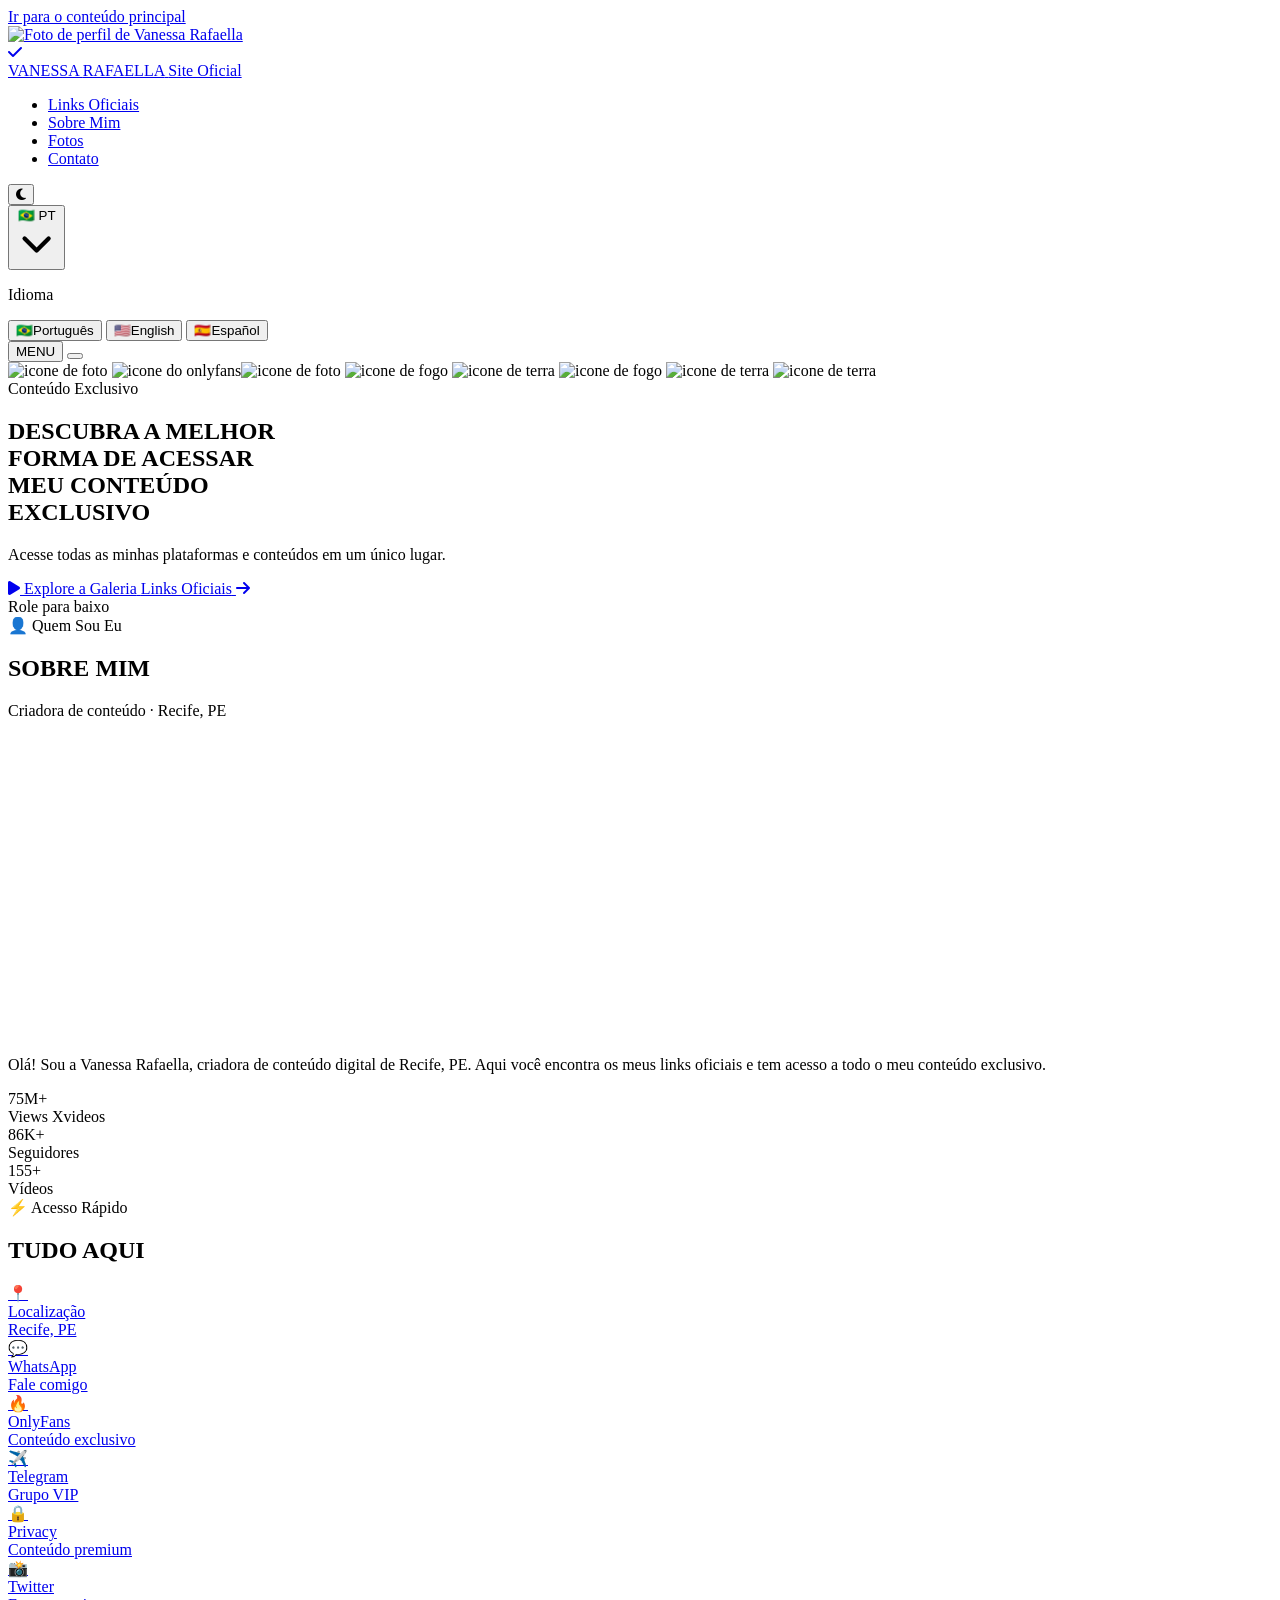
==== index.html @ 0fc6c29e "Add files via upload" ====
<!DOCTYPE html>
<!--
  ╔══════════════════════════════════════════════════════════════╗

  ║             ♥  🆅🅰🅽🅴🆂🆂🅰 🆁🅰🅵🅰🅴🅻🅻🅰   ♥                ║
  ║          ║  - Official Website · homepage.html -   ║         ║
  ║                       ══════════════                         ║
  ║        Estratégia: Mobile‑First → Tablet → Desktop           ║

  ╚══════════════════════════════════════════════════════════════╝
-->

<html lang="pt-BR" data-theme="dark">
<head>
  <meta charset="UTF-8">
  
  <!-- viewport: obrigatório para funcionar em celulares -->
  <meta name="viewport" content="width=device-width, initial-scale=1.0">

  <!-- 🆂🅴🅾 -->
  <meta name="description" content="Vanessa Rafaella — Official Website. Conteúdo exclusivo, plataformas e links oficiais.">
  <meta name="robots" content="noindex, nofollow">
  <meta name="theme-color" content="#080808">

  <!-- NOINDEX — o Google não deve indexar esta página -->
  <meta name="robots" content="noindex, nofollow"/>
  <meta name="theme-color" content="#080808"/>
  
<!-- TITLE PAGE -->
  <title>Vanessa Rafaella · Official Website</title>

  <!-- ── FONTES DO GOOGLE ──────────────────────────────────
       Barlow Condensed: display grande e bold (título hero)
       Inter: leitura geral
  ──────────────────────────────────────────────────────── -->

  <link rel="preconnect" href="https://fonts.googleapis.com">
  <link rel="preconnect" href="https://fonts.gstatic.com" crossorigin>
  <link href="https://fonts.googleapis.com/css2?family=Barlow+Condensed:ital,wght@0,400;0,700;0,800;0,900;1,700&family=Inter:wght@300;400;500;600;700&display=swap" rel="stylesheet">

  <!-- ── ÍCONES Font Awesome ──────────────────────────────── -->
  <link rel="stylesheet" href="https://cdnjs.cloudflare.com/ajax/libs/font-awesome/6.4.0/css/all.min.css">

   <!-- ═══ CSS ═══ -->
    <link rel="stylesheet" href="./css/style.css" media="print" onload="this.media = 'all'"/>
  </head>

<body>
    
 <!-- =======================================================
  Skip-link: usuários de teclado pulam direto para o conteúdo
  =========================================================-->
  <a class="skip-link" href="#main-content">Ir para o conteúdo principal</a>

  <!-- ═══════════════════════════════════════════════════
              HEADER / NAVBAR - MOBILE FIRST 
  ═══════════════════════════════════════════════════════ -->
  <header>
    <nav class="nav" id="mainNav" role="navigation" aria-label="Navegação principal">
      <div class="nav-inner">
  
  <!-- ================
      ☻☻☻ LOGO ☻☻☻
   ================ -->

  <a class="nav-logo" href="#" aria-label="Vanessa Rafaella — página inicial">
 <div class="nav-logo-photo" aria-hidden="true">
 <img src="./img//pics/vanessa-rafaella-logo-nav-primary.svg"
 alt="Foto de perfil de Vanessa Rafaella"
 width="42" height="42"
 loading="eager">

 <!-- Selo de verificado azul -->
            <div class="verified-badge">
             <i class="fas fa-check"></i>
             </div>
          </div>
          <div class="nav-logo-text" aria-hidden="true">
            <span class="nav-logo-name">VANESSA&nbsp;<span class="accent">RAFAELLA</span></span>
            <span class="nav-logo-sub" data-pt="Site Oficial" data-en="Website Official" data-es="SITE SPANISH">Site Oficial</span>
          </div>
        </a>

<!-- ════════════════════════════ 
           LINKS DESKTOP 
    ════════════════════════════  -->
        <ul class="nav-links" aria-label="Links do menu principal">
          <li><a href="links-oficiais.html" data-pt="Links Oficiais" data-en="Official Links" data-es="Links Oficiales">Links Oficiais</a></li>
          <li><a href="video-hub-pink.html" data-pt="Sobre Mim"      data-en="About Me"       data-es="Sobre Mí">Sobre Mim</a></li>
          <li><a href="galleria.html" data-pt="Fotos"        data-en="Photos"         data-es="Fotos">Fotos</a></li>
          <li><a href=".html" data-pt="Contato"      data-en="Contact"        data-es="Contacto">Contato</a></li>
        </ul>

        
<!-- ════════════════════════════════ 
       CONTROLES: TEMA E IDIOMA
══════════════════════════════════════  -->

<!-- CONTROL - TEMA DARK AND LIGHT -->
      <div class="nav-controls">
        <button class="icon-btn" id="themeToggle" aria-label="Alternar tema">
          <i class="fas fa-moon" id="themeIcon"></i>
        </button>

<!-- CONTROL -  LANGUAGE-->
        <div class="lang-sel" id="langSel">
          <button class="lang-btn" id="langTrigger" aria-haspopup="listbox" aria-expanded="false" aria-label="Idioma">
            <span id="langFlag">🇧🇷</span>
            <span id="langCode">PT</span>
            <span class="lang-arrow"><svg fill="none" viewBox="0 0 24 24" stroke="currentColor"><path stroke-linecap="round" stroke-linejoin="round" stroke-width="2.5" d="M19 9l-7 7-7-7"/></svg></span>
          </button>

          <div class="lang-drop" id="langDrop" role="listbox">
            <p>Idioma</p>
            <button class="lang-opt" data-lang="pt" data-flag="🇧🇷" aria-selected="true"><span>🇧🇷</span><span>Português</span></button>
            <button class="lang-opt" data-lang="en" data-flag="🇺🇸" aria-selected="false"><span>🇺🇸</span><span>English</span></button>
            <button class="lang-opt" data-lang="es" data-flag="🇪🇸" aria-selected="false"><span>🇪🇸</span><span>Español</span></button>
          </div>
        </div>

          <!-- Botão MENU (desktop) -->
          <button
            class="btn-menu-desktop"
            id="btnMenuDesktop"
            aria-label="Abrir menu de navegação"
            aria-expanded="false"
            aria-controls="mobMenu"
          >
            MENU
          </button>

          <!-- Hamburguer (mobile) -->
          <button
            class="hamburger"
            id="hamburger"
            aria-label="Abrir menu de navegação"
            aria-expanded="false"
            aria-controls="mobMenu"
          >
            <span></span><span></span><span></span>
          </button>
        </div>
      </div>
    </nav>
  </header>

  <!-- Overlay do menu mobile -->
  <div class="mob-overlay" id="mobOverlay" aria-hidden="true"></div>

<!-- ════════════════════════════════════════
       Menu Mobile (painel lateral)
 ════════════════════════════════════════ -->
  <nav
    class="mob-menu"
    id="mobMenu"
    role="dialog"
    aria-modal="true"
    aria-label="Menu de navegação"
    hidden
  >

    <!-- CABEÇALHO DO MENU MOBILE -->
    <div class="mob-menu-hdr">
      <span class="mob-menu-brand" aria-hidden="true">VANESSA <span class="accent">RAFAELLA</span></span>
      <button class="mob-close" id="mobClose" aria-label="Fechar menu">
        <i class="fas fa-times" aria-hidden="true"></i>
      </button>
    </div>

    <!-- 🔗 LINKS DE NAVEGAÇÃO MOBILE -->
    <nav class="mob-nav" aria-label="Links de navegação mobile">
      <a href="#links">
        <i class="fas fa-link" aria-hidden="true"></i>
        <span data-pt="Links Oficiais" data-en="Official Links" data-es="Links Oficiales">Links Oficiais</span>
      </a>
      <a href="#about">
        <i class="fas fa-user" aria-hidden="true"></i>
        <span data-pt="Sobre Mim" data-en="About Me" data-es="Sobre Mí">Sobre Mim</span>
      </a>
      <a href="#gallery">
        <i class="fas fa-images" aria-hidden="true"></i>
        <span data-pt="Fotos" data-en="Photos" data-es="Fotos">Fotos</span>
      </a>
      <a href="#contact">
        <i class="fas fa-envelope" aria-hidden="true"></i>
        <span data-pt="Contato" data-en="Contact" data-es="Contacto">Contato</span>
      </a>
      <div class="mob-divider"></div>
    </nav>

    <!-- 📲 PLATAFORMAS COM ÍCONES -->
     
    <div class="mob-label" data-pt="Plataformas" data-en="Platforms" data-es="Plataformas">Plataformas</div>
    <div class="mob-plats">
      <a href="#" class="mob-plat" aria-label="Privacy" target="_blank" rel="noopener">
        <div class="mob-plat-icon">
          <img src="./assets/images/privacy-full-icon.png" alt="Privacy" onerror="this.parentNode.innerHTML='🔒'">
        </div>
        <span>Privacy</span>
      </a>
      <a href="#" class="mob-plat" aria-label="OnlyFans" target="_blank" rel="noopener">
        <div class="mob-plat-icon">
          <img src="./assets/images/of-blue-icon.png" alt="OnlyFans" onerror="this.parentNode.innerHTML='🔥'">
        </div>
        <span>OnlyFans</span>
      </a>
      <a href="#" class="mob-plat" aria-label="Fotos" target="_blank" rel="noopener">
        <div class="mob-plat-icon">
          <img src="./assets/images/fotos-icon.png" alt="Fotos" onerror="this.parentNode.innerHTML='📸'">
        </div>
        <span data-pt="Fotos" data-en="Photos" data-es="Fotos">Fotos</span>
      </a>
      <a href="#" class="mob-plat" aria-label="Vídeos" target="_blank" rel="noopener">
        <div class="mob-plat-icon">
          <img src="./assets/images/video-icon.png" alt="Vídeos" onerror="this.parentNode.innerHTML='🎬'">
        </div>
        <span data-pt="Vídeos" data-en="Videos" data-es="Videos">Vídeos</span>
      </a>
      <a href="#" class="mob-plat" aria-label="WhatsApp" target="_blank" rel="noopener">
        <div class="mob-plat-icon">
          <img src="./assets/images/new-wpp-icon.png" alt="WhatsApp" onerror="this.parentNode.innerHTML='💬'">
        </div>
        <span>WhatsApp</span>
      </a>
    </div>

    <!-- Rodapé do menu mobile -->
    <div class="mob-menu-footer">
      <!-- Redes sociais no mobile -->
      <div class="mob-socials" aria-label="Redes sociais">
        <a href="#" class="mob-soc-btn onlyfans" aria-label="OnlyFans">
          <i class="fas fa-fire" aria-hidden="true"></i>
        </a>
        <a href="#" class="mob-soc-btn twitter" aria-label="Twitter / X">
          <i class="fab fa-x-twitter" aria-hidden="true"></i>
        </a>
        <a href="#" class="mob-soc-btn instagram" aria-label="Instagram">
          <i class="fab fa-instagram" aria-hidden="true"></i>
        </a>
        <a href="https://wa.me/5581995469947" class="mob-soc-btn whatsapp" aria-label="WhatsApp" id="mobWa">
          <i class="fab fa-whatsapp" aria-hidden="true"></i>
        </a>
      </div>

      <!-- Botão de tema no mobile -->
      <button class="mob-theme-btn" id="mobThemeBtn" aria-label="Alternar tema escuro e claro">
        <span>
          <i class="fas fa-adjust" aria-hidden="true"></i>&nbsp;
          <span data-pt="Alterar Tema" data-en="Toggle Theme" data-es="Cambiar Tema">Alterar Tema</span>
        </span>
        <span id="mobThemeLbl" aria-live="polite">Escuro</span>
      </button>
    </div>
  </nav>


  <!-- ═══════════════════════════════════════════════════
              🅼🅰🅸🅽 Conteúdo principal
  ═══════════════════════════════════════════════════════ -->
  <main id="main-content">

<!-- ◘◘◘◘◘◘◘◘◘◘◘◘◘◘◘◘◘◘
       HERO SECTION 
     ◘◘◘◘◘◘◘◘◘◘◘◘◘◘◘◘◘◘ -->
    <section class="hero" aria-labelledby="heroTitle">

      <!-- Emojis decorativos flutuantes (aria-hidden: são decorativos) -->
      <span class="hero-emoji e6" aria-hidden="true"><img src="./img/icons/pic.png" alt="icone de foto"></span>
      <span class="hero-emoji e3" aria-hidden="true"><img src="./img/icons/of-icon.svg" alt="icone do onlyfans"></span><span class="hero-emoji e2" aria-hidden="true"><img src="./img/icons/18-adult-icon.svg" alt="icone de foto"></span>
      <span class="hero-emoji e2" aria-hidden="true"><img src="./img/icons/pic-xota-icon.svg" alt="icone de fogo"></span>
      <span class="hero-emoji e4" aria-hidden="true"><img src="./img/icons/video-icon.svg" alt="icone de terra"></span>
      <span class="hero-emoji e5" aria-hidden="true"><img src="./img/icons/3.svg" alt="icone de fogo"></span>
      <span class="hero-emoji e1" aria-hidden="true"><img src="./img/icons/privacy.svg" alt="icone de terra"></span>
      <span class="hero-emoji e7" aria-hidden="true"><img src="./img/icons/seta-baixo.svg" alt="icone de terra"></span>



      <!-- Conteúdo textual do hero -->
      <div class="hero-content">
        <!-- Tag / badge topo -->
        <span class="hero-eyebrow" data-pt="Conteúdo Exclusivo" data-en="Exclusive Content" data-es="Contenido Exclusivo">
          Conteúdo Exclusivo
        </span>

        <!-- Título principal: grande, bold, display -->
        <h1 class="hero-title" id="heroTitle">
          <span data-pt="DESCUBRA A MELHOR" data-en="DISCOVER THE BEST" data-es="DESCUBRE LA MEJOR">
            DESCUBRA A MELHOR
          </span><br>
          <span data-pt="FORMA DE ACESSAR" data-en="WAY TO ACCESS" data-es="FORMA DE ACCEDER">
            FORMA DE ACESSAR
          </span><br>
          <span data-pt="MEU CONTEÚDO" data-en="MY CONTENT" data-es="MI CONTENIDO">
            MEU CONTEÚDO
          </span><br>
          <span class="pink" data-pt="EXCLUSIVO" data-en="EXCLUSIVELY" data-es="EXCLUSIVO">
            EXCLUSIVO
          </span>
        </h1>

        <!-- Subtítulo -->
        <p class="hero-sub"
           data-pt="Acesse todas as minhas plataformas e conteúdos em um único lugar."
           data-en="Access all my platforms and content in one place."
           data-es="Accede a todas mis plataformas y contenidos en un solo lugar.">
          Acesse todas as minhas plataformas e conteúdos em um único lugar.
        </p>

        <!-- Botões de ação -->
        <div class="hero-btns">
          <a
            href="galleria.html"
            class="btn-primary"
            aria-label="Ver galeria de fotos"
          >
            <i class="fas fa-play" aria-hidden="true"></i>
            <span data-pt="Explore a Galeria" data-en="Explore Gallery" data-es="Ver Galería">Explore a Galeria</span>
          </a>
          <a
            href="links-oficiais.html"
            class="btn-outline"
            aria-label="Ver links oficiais"
          >
            <span data-pt="Links Oficiais" data-en="Official Links" data-es="Links Oficiales">Links Oficiais</span>
            <i class="fas fa-arrow-right" aria-hidden="true"></i>
          </a>
        </div>

        <!-- Indicador de scroll -->
        <div class="scroll-hint" aria-hidden="true">
          <span data-pt="Role para baixo" data-en="Scroll down" data-es="Desliza hacia abajo">Role para baixo</span>
        </div>
      </div>
    </section>


<section id="about" aria-labelledby="aboutTitle">
  <div class="container section-wrap">

    <!-- CABEÇALHO DA SECTION -->
    <div class="section-header">
      <span class="section-tag"
            data-pt="👤 Quem Sou Eu"
            data-en="👤 Who I Am"
            data-es="👤 Quién Soy">
        👤 Quem Sou Eu
      </span>
      <h2 class="section-title" id="aboutTitle" data-reveal>
        SOBRE <span class="accent">MIM</span>
      </h2>
      <p class="section-sub" data-reveal>Criadora de conteúdo · Recife, PE</p>
    </div>

    <!-- GRID: FOTO + TEXTO -->
    <div class="about-grid" data-reveal>

      <!-- FOTO -->
      <div class="about-photo-wrap">
        <img
          class="about-photo"
          src="./img/pics/vanessa-rafaella-logo-nav-primary.svg"
          alt="Vanessa Rafaella"
          width="300" height="300"
          loading="lazy"
          onerror="this.src='https://placehold.co/300x300/141419/FF2D8B?text=VR'"
        >
      </div>

      <!-- TEXTO + STATS -->
      <div class="about-text">
        <p data-pt="Olá! Sou a Vanessa Rafaella, criadora de conteúdo digital de Recife, PE. Aqui você encontra os meus links oficiais e tem acesso a todo o meu conteúdo exclusivo."
           data-en="Hi! I'm Vanessa Rafaella, a digital content creator from Recife, PE. Here you'll find my official links and all my exclusive content."
           data-es="¡Hola! Soy Vanessa Rafaella, creadora de contenido digital de Recife, PE. Aquí encontrarás mis links oficiales y todo mi contenido exclusivo.">
          Olá! Sou a Vanessa Rafaella, criadora de conteúdo digital de Recife, PE.
          Aqui você encontra os meus links oficiais e tem acesso a todo o meu conteúdo exclusivo.
        </p>

        <div class="stats-row" role="list">
          <div class="stat" role="listitem">
            <div class="stat-n">75M+</div>
            <div class="stat-l" data-pt="Views Xvideos" data-en="Xvideos Views" data-es="Views Xvideos">Views Xvideos</div>
          </div>
          <div class="stat" role="listitem">
            <div class="stat-n">86K+</div>
            <div class="stat-l" data-pt="Seguidores" data-en="Followers" data-es="Seguidores">Seguidores</div>
          </div>
          <div class="stat" role="listitem">
            <div class="stat-n">155+</div>
            <div class="stat-l" data-pt="Vídeos" data-en="Videos" data-es="Videos">Vídeos</div>
          </div>
        </div>
      </div>

    </div>
  </div>
</section>


  <section id="acesso-rapido">
  <div class="container section-wrap">

    <div class="section-header">
      <span class="section-tag">⚡ Acesso Rápido</span>
      <h2 class="section-title">TUDO <span class="accent">AQUI</span></h2>
    </div>

    <div class="qa-grid">

      <a href="https://maps.google.com/?q=Recife,PE" class="qa-card qa-card--pink" target="_blank" rel="noopener">
        <div class="qa-icon">📍</div>
        <div class="qa-label">Localização</div>
        <div class="qa-sub">Recife, PE</div>
      </a>

      <a href="https://wa.me/5581995469947" class="qa-card qa-card--green" target="_blank" rel="noopener" id="qaWa">
        <div class="qa-icon">💬</div>
        <div class="qa-label">WhatsApp</div>
        <div class="qa-sub">Fale comigo</div>
      </a>

      <a href="https://onlyfans.com/vanessarafaella" class="qa-card qa-card--blue" target="_blank" rel="noopener">
        <div class="qa-icon">🔥</div>
        <div class="qa-label">OnlyFans</div>
        <div class="qa-sub">Conteúdo exclusivo</div>
      </a>

      <a href="https://t.me/+WQ-rTW3zKWc1N2U0" class="qa-card qa-card--teal" target="_blank" rel="noopener">
        <div class="qa-icon">✈️</div>
        <div class="qa-label">Telegram</div>
        <div class="qa-sub">Grupo VIP</div>
      </a>

      <a href="https://privacy.com.br/checkout/vanessarafaella" class="qa-card qa-card--orange" target="_blank" rel="noopener">
        <div class="qa-icon">🔒</div>
        <div class="qa-label">Privacy</div>
        <div class="qa-sub">Conteúdo premium</div>
      </a>

      <a href="https://x.com/vvanessarafaella" class="qa-card qa-card--purple" target="_blank" rel="noopener">
        <div class="qa-icon">📸</div>
        <div class="qa-label">Twitter</div>
        <div class="qa-sub">Fotos e stories</div>
      </a>

    </div>
  </div>
</section>

<section id="onlyfans" class="onlyfans">
  <div class="container section-wrap">

    <div class="section-header">
      <span class="section-tag">🔥 OnlyFans</span>
      <h2 class="section-title">CONTEÚDO <span class="accent">EXCLUSIVO</span></h2>
      <p class="section-sub">Fotos premium que você só vê aqui</p>
    </div>

    <!-- CARROSSEL OTIMIZADO PARA FOTOS GRANDES -->
    <div class="carousel-wrapper">
      <div class="carousel-track">
        <!-- Coloque suas fotos aqui (recomendo 5 a 8 fotos) -->
        <img src="./img/pics/bg-only.png" alt="Vanessa Rafaella">
        <img src="./img/pics/foto2.jpg" alt="Vanessa Rafaella">
        <img src="./img/pics/foto3.jpg" alt="Vanessa Rafaella">
        <img src="./img/pics/foto4.jpg" alt="Vanessa Rafaella">
        <img src="./img/pics/foto5.jpg" alt="Vanessa Rafaella">

        <!-- Segunda cópia para loop infinito -->
        <img src="./img/pics/bg-only.png" alt="Vanessa Rafaella">
        <img src="./img/pics/foto2.jpg" alt="Vanessa Rafaella">
        <img src="./img/pics/foto3.jpg" alt="Vanessa Rafaella">
        <img src="./img/pics/foto4.jpg" alt="Vanessa Rafaella">
        <img src="./img/pics/foto5.jpg" alt="Vanessa Rafaella">
      </div>
    </div>

    <!-- Promo por cima -->
    <div class="onlyfans-promo">
      <h2>OnlyFans</h2>
      <p>Conteúdo 100% exclusivo • Fotos • Vídeos • Lives</p>
      <a href="https://onlyfans.com/vanessarafaella" class="btn-primary" target="_blank" rel="noopener">
        <i class="fas fa-fire"></i>
        <span>Acessar meu OnlyFans</span>
      </a>
    </div>

  </div>
</section>
  <script src="./js/script.js" defer></script>
</body>
</html>
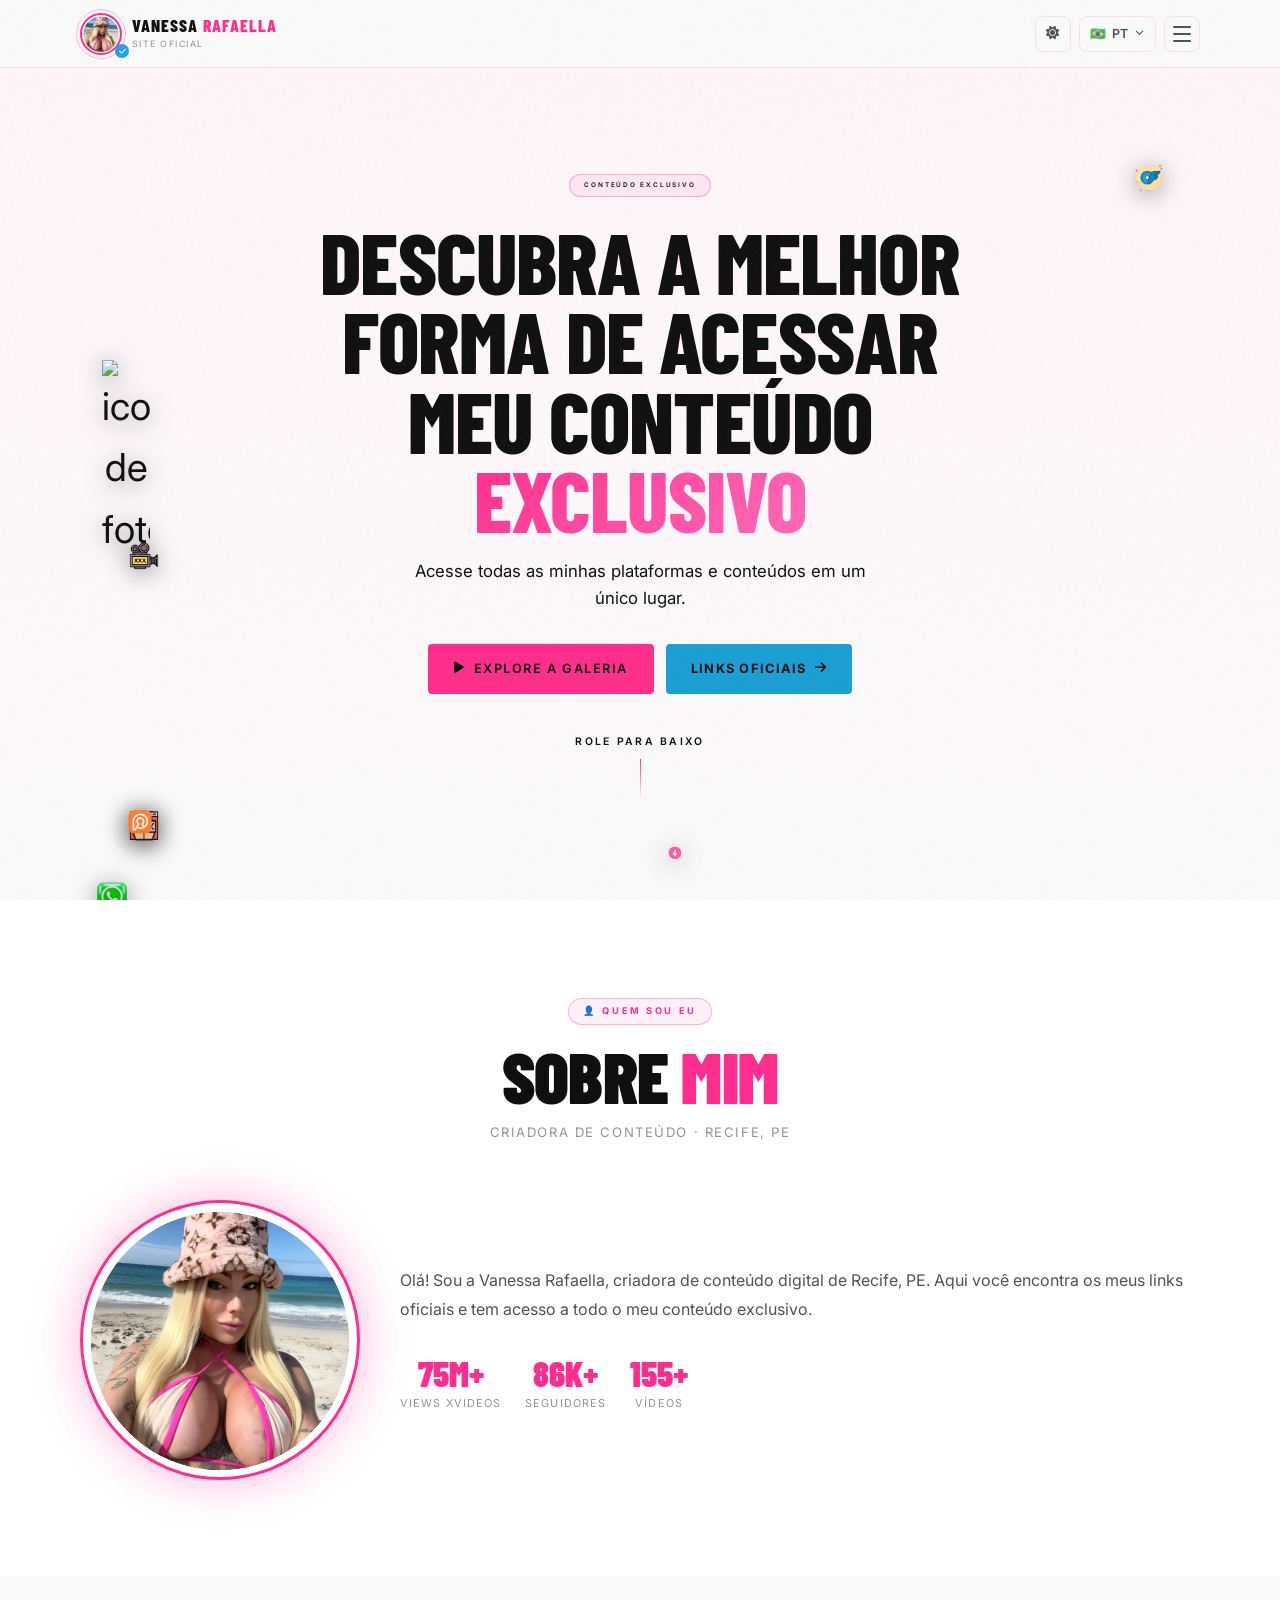
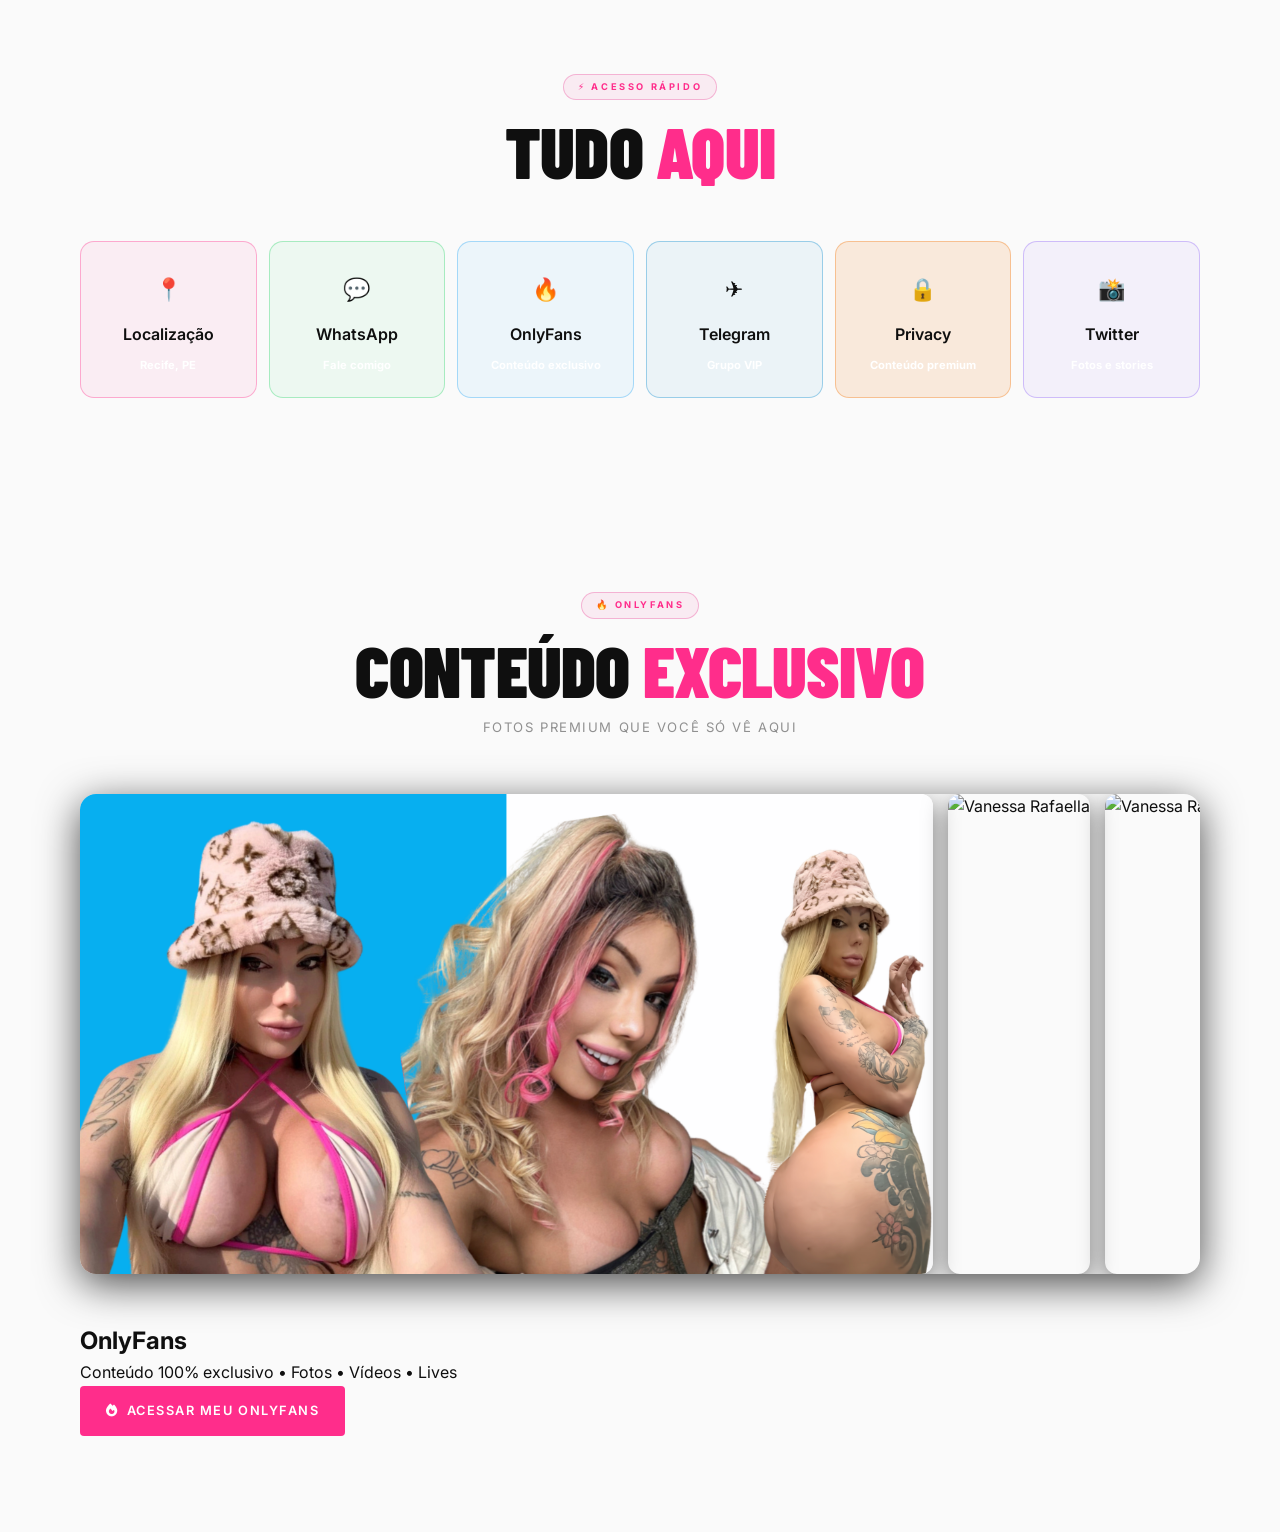
==== commit abb9e479: "Update index.html" ====
--- a/index.html
+++ b/index.html
@@ -88,7 +88,7 @@
           <li><a href="links-oficiais.html" data-pt="Links Oficiais" data-en="Official Links" data-es="Links Oficiales">Links Oficiais</a></li>
           <li><a href="video-hub-pink.html" data-pt="Sobre Mim"      data-en="About Me"       data-es="Sobre Mí">Sobre Mim</a></li>
           <li><a href="galleria.html" data-pt="Fotos"        data-en="Photos"         data-es="Fotos">Fotos</a></li>
-          <li><a href=".html" data-pt="Contato"      data-en="Contact"        data-es="Contacto">Contato</a></li>
+          <li><a href="getintouch.html" data-pt="Contato"      data-en="Contact"        data-es="Contacto">Contato</a></li>
         </ul>
 
         
@@ -169,7 +169,7 @@
 
     <!-- 🔗 LINKS DE NAVEGAÇÃO MOBILE -->
     <nav class="mob-nav" aria-label="Links de navegação mobile">
-      <a href="#links">
+      <a href="links-oficiais.html">
         <i class="fas fa-link" aria-hidden="true"></i>
         <span data-pt="Links Oficiais" data-en="Official Links" data-es="Links Oficiales">Links Oficiais</span>
       </a>
@@ -177,11 +177,11 @@
         <i class="fas fa-user" aria-hidden="true"></i>
         <span data-pt="Sobre Mim" data-en="About Me" data-es="Sobre Mí">Sobre Mim</span>
       </a>
-      <a href="#gallery">
+      <a href="galleria.html">
         <i class="fas fa-images" aria-hidden="true"></i>
         <span data-pt="Fotos" data-en="Photos" data-es="Fotos">Fotos</span>
       </a>
-      <a href="#contact">
+      <a href="getintouch.html">
         <i class="fas fa-envelope" aria-hidden="true"></i>
         <span data-pt="Contato" data-en="Contact" data-es="Contacto">Contato</span>
       </a>
@@ -192,31 +192,31 @@
      
     <div class="mob-label" data-pt="Plataformas" data-en="Platforms" data-es="Plataformas">Plataformas</div>
     <div class="mob-plats">
-      <a href="#" class="mob-plat" aria-label="Privacy" target="_blank" rel="noopener">
+      <a href="https://www.privacy.com.br/checkout/vanessarafaella" class="mob-plat" aria-label="Privacy" target="_blank" rel="noopener">
         <div class="mob-plat-icon">
           <img src="./assets/images/privacy-full-icon.png" alt="Privacy" onerror="this.parentNode.innerHTML='🔒'">
         </div>
         <span>Privacy</span>
       </a>
-      <a href="#" class="mob-plat" aria-label="OnlyFans" target="_blank" rel="noopener">
+      <a href="https://wwww.onlyfans.com/vanessarafaellavip" class="mob-plat" aria-label="OnlyFans" target="_blank" rel="noopener">
         <div class="mob-plat-icon">
           <img src="./assets/images/of-blue-icon.png" alt="OnlyFans" onerror="this.parentNode.innerHTML='🔥'">
         </div>
         <span>OnlyFans</span>
       </a>
-      <a href="#" class="mob-plat" aria-label="Fotos" target="_blank" rel="noopener">
+      <a href="galleria.html" class="mob-plat" aria-label="Fotos" target="_blank" rel="noopener">
         <div class="mob-plat-icon">
           <img src="./assets/images/fotos-icon.png" alt="Fotos" onerror="this.parentNode.innerHTML='📸'">
         </div>
         <span data-pt="Fotos" data-en="Photos" data-es="Fotos">Fotos</span>
       </a>
-      <a href="#" class="mob-plat" aria-label="Vídeos" target="_blank" rel="noopener">
+      <a href="videos.html" class="mob-plat" aria-label="Vídeos" target="_blank" rel="noopener">
         <div class="mob-plat-icon">
           <img src="./assets/images/video-icon.png" alt="Vídeos" onerror="this.parentNode.innerHTML='🎬'">
         </div>
         <span data-pt="Vídeos" data-en="Videos" data-es="Videos">Vídeos</span>
       </a>
-      <a href="#" class="mob-plat" aria-label="WhatsApp" target="_blank" rel="noopener">
+      <a href="https://wa.me/5581995469947" class="mob-plat" aria-label="WhatsApp" target="_blank" rel="noopener">
         <div class="mob-plat-icon">
           <img src="./assets/images/new-wpp-icon.png" alt="WhatsApp" onerror="this.parentNode.innerHTML='💬'">
         </div>
@@ -228,10 +228,10 @@
     <div class="mob-menu-footer">
       <!-- Redes sociais no mobile -->
       <div class="mob-socials" aria-label="Redes sociais">
-        <a href="#" class="mob-soc-btn onlyfans" aria-label="OnlyFans">
+        <a href="https://onlyfans.com/vanessarafaellavip" class="mob-soc-btn onlyfans" aria-label="OnlyFans">
           <i class="fas fa-fire" aria-hidden="true"></i>
         </a>
-        <a href="#" class="mob-soc-btn twitter" aria-label="Twitter / X">
+        <a href="https://x.com/vvanessarafaella" class="mob-soc-btn twitter" aria-label="Twitter / X">
           <i class="fab fa-x-twitter" aria-hidden="true"></i>
         </a>
         <a href="#" class="mob-soc-btn instagram" aria-label="Instagram">
@@ -488,4 +488,4 @@
 </section>
   <script src="./js/script.js" defer></script>
 </body>
-</html>+</html>
--- a/css/style.css
+++ b/css/style.css
@@ -0,0 +1,1145 @@
+/*
+  ╔══════════════════════════════════════════════════╗
+  ║      🎨🎨🎨 #VARIAVEIS → SISTEMA DE DESIGN        ║
+  ╚══════════════════════════════════════════════════╝ */
+
+    :root {
+      
+ /*  ◘◘◘◘◘◘◘◘◘◘◘◘◘◘◘◘◘◘◘◘◘◘◘◘◘◘◘◘
+          🎨  DESIGN COLORS
+     ◘◘◘◘◘◘◘◘◘◘◘◘◘◘◘◘◘◘◘◘◘◘◘◘◘◘◘◘ */
+      
+     --pink:        #EC4899;   /* rosa principal */
+     --pink-dark:   #be185d;   /* rosa escuro (hover) */
+     --pink-light:  #f472b6;   /* rosa claro */
+     --pink-glow:   rgba(236, 72, 153, 0.22);
+     --pink-glow2:  rgba(236, 72, 153, 0.08);
+    --pink:         #FF2D8B;
+    --pink-light:   #FF6BB8;
+    --pink-glow:    rgba(255,45,139,0.30);
+    --pink-glow-sm: rgba(255,45,139,0.12);
+    --xv-red:       #E50914;
+    --xv-red-glow:  rgba(229,9,20,0.25);
+    --gold:         #F0C040;
+    --gold-glow:    rgba(240,192,64,0.25);
+    --green:        #00C853;
+    --green-wpp:        #05a046;
+    --wa-green:     #25D366;
+    --of-blue:      #1A9FD4;
+    --tg-blue:      #0088CC;
+    --bg-btn-links: #1DA1F2;
+    --btn-links-hover: #097ac0;
+    --priv-orange:  #F07206;
+    --hero-text: #ffffff;
+
+  
+
+  --header-h: 64px;
+  --footer-h: 76px;
+  --t:        0.25s cubic-bezier(0.4,0,0.2,1);
+
+/* ≣≣≣≣≣≣≣≣≣≣≣≣≣≣≣≣≣≣≣≣≣≣≣≣≣≣≣≣≣≣≣≣≣
+          ៚ TIPOGRAFIA ៚
+   ≣≣≣≣≣≣≣≣≣≣≣≣≣≣≣≣≣≣≣≣≣≣≣≣≣≣≣≣≣≣≣≣≣ */
+    
+      --display: 'Barlow Condensed', Impact, sans-serif;
+      --sans:    'Inter', system-ui, sans-serif;
+
+  /* =================================
+       Velocidade/curvas de animação
+    ================================== */
+    
+      --dur:   0.3s;
+      --ease:  cubic-bezier(.65, 0, .35, 1);
+      --eout:  cubic-bezier(.2,  1, .3,  1);
+
+  /*  ===============================
+               LAYOUT
+   ================================= */   
+    
+      --nav-h: 68px;        /* altura fixa da navbar */
+      --mx:    1200px;      /* largura máxima do conteúdo */
+      /* clamp(min, preferido, max) — padding horizontal responsivo */
+      --px: clamp(1rem, 5vw, 2.5rem);
+    }
+
+   /*  ▁▁▁▁▁▁▁▁▁▁▁▁▁▁▁▁▁▁▁▁▁▁▁▁▁▁▁▁▁ 
+        
+         🅓🅐🅡🅚 🅣🅗🅔🅜🅔 (padrão)     
+       ▁▁▁▁▁▁▁▁▁▁▁▁▁▁▁▁▁▁▁▁▁▁▁▁▁▁▁▁▁ */
+
+    [data-theme="dark"] {
+      --bg:       #080808;
+      --bg-mid:   #302e2e;
+      --bg-light-gray:   #5e5a5e;
+      --bg-max-gray:   #cfcac7;
+
+      --bg-card:  #161616;
+      --bg-raised:#1e1e1e;
+      --border:   rgba(236, 72, 153, 0.12);
+      --border-hi:rgba(236, 72, 153, 0.28);
+      --txt:      #eceaea;
+      --txt-mid:  rgba(255,255,255,0.72);
+      --txt-dim:  rgba(255,255,255,0.40);
+      --txt-inv:  #ffffff;
+      /* Botão outline no hero */
+      --btn-outline-color: rgba(255,255,255,0.85);
+      --btn-outline-border: rgba(239, 15, 15, 0.3);
+      --btn-outline-hover-bg: rgba(255,255,255,0.08);
+    }
+
+ /*    ➜➜ 🅛🅘🅖🅗🅣 🅣🅗🅔🅜🅔 
+              #TEMA CLARO 
+   ▁▁▁▁▁▁▁▁▁▁▁▁▁▁▁▁▁▁▁▁▁▁▁▁▁▁ */
+
+    [data-theme="light"] {
+      --bg:       #fafafa;
+      --bg-mid:   #ffffff;
+      --bg-card:  #f4f4f4;
+      --bg-raised:#ffffff;
+      --border:   rgba(236, 72, 153, 0.15);
+      --border-hi:rgba(236, 72, 153, 0.35);
+      --txt:      #0f0f0f;
+      --txt-mid:  rgba(15,15,15,0.72);
+      --txt-dim:  rgba(15,15,15,0.45);
+      --txt-inv:  #ffffff;
+      --btn-outline-color: #0f0f0f;
+      --btn-outline-border: rgb(236, 11, 11);
+      --btn-outline-hover-bg: rgba(0,0,0,0.06);
+    }
+
+    /* ═══════════════════════════════════════════════════════
+                         🅡🅔🅢🅔🅣 🅒🅢🅢
+      ═══════════════════════════════════════════════════════ */
+
+    *, *::before, *::after {
+      margin: 0; padding: 0;
+      box-sizing: border-box; /* padding e border entram no tamanho total */
+    }
+
+    html {
+      scroll-behavior: smooth;
+      -webkit-text-size-adjust: 100%;
+    }
+
+    body {
+      font-family: var(--sans);
+      background: var(--bg);
+      color: var(--txt);
+      line-height: 1.6;
+      overflow-x: hidden; /* nunca aparece scroll horizontal */
+      transition: background var(--dur), color var(--dur);
+    }
+
+    /* Efeito grain (grão) sutil de fundo — decora sem atrapalhar */
+    body::after {
+      content: '';
+      position: fixed;
+      inset: 0;
+      background-image: url("data:image/svg+xml,%3Csvg viewBox='0 0 256 256' xmlns='http://www.w3.org/2000/svg'%3E%3Cfilter id='g'%3E%3CfeTurbulence type='fractalNoise' baseFrequency='0.9' numOctaves='4' stitchTiles='stitch'/%3E%3C/filter%3E%3Crect width='100%25' height='100%25' filter='url(%23g)' opacity='0.03'/%3E%3C/svg%3E");
+      pointer-events: none;
+      z-index: 9990;
+    }
+
+    /* Melhora o scroll em dispositivos iOS */
+html {
+    scroll-behavior: smooth;
+}
+
+    /* Remoções padrão */
+    ul { list-style: none; }
+    a  { text-decoration: none; color: inherit; }
+    img { max-width: 100%; display: block; }
+    button { font-family: inherit; cursor: pointer; border: none; background: none; }
+
+    /* ── Classe utilitária: centraliza e limita largura ── */
+    .container {
+      width: 100%;
+      max-width: var(--mx);
+      margin-inline: auto;
+      padding-inline: var(--px);
+    }
+
+    /* ── Skip link: acessibilidade por teclado ─── */
+    .skip-link {
+      position: absolute;
+      top: -100%;
+      left: 1rem;
+      background: var(--pink);
+      color: #fff;
+      padding: 0.5rem 1rem;
+      border-radius: 0 0 8px 8px;
+      font-weight: 700;
+      z-index: 9999;
+      transition: top 0.2s;
+    }
+    .skip-link:focus { top: 0; }
+
+    /* ═══════════════════════════════════════════════════════
+       #NAV — BARRA DE NAVEGAÇÃO FIXA NO TOPO
+    ═══════════════════════════════════════════════════════ */
+    .nav {
+      position: fixed;
+      top: 0;
+      inset-inline: 0;
+      height: var(--nav-h);
+      z-index: 1000;
+      background: var(--bg);
+      /* Linha rosa na borda inferior */
+      border-bottom: 1px solid var(--border);
+      backdrop-filter: blur(20px);
+      -webkit-backdrop-filter: blur(20px);
+      transition: box-shadow var(--dur), background var(--dur);
+    }
+
+    /* Sombra aparece após rolar (classe .scrolled adicionada via JS) */
+    .nav.scrolled {
+      box-shadow: 0 4px 40px rgba(0,0,0,.5);
+    }
+
+    /* Layout interno: logo | links | controles */
+    .nav-inner {
+      height: 100%;
+      display: flex;
+      align-items: center;
+      justify-content: space-between;
+      gap: 1rem;
+      padding-inline: var(--px);
+      max-width: var(--mx);
+      margin-inline: auto;
+    }
+
+    /* ── LOGO ────────────────────────────────────────────── */
+    .nav-logo {
+      display: flex;
+      align-items: center;
+      gap: 0.6rem;
+      flex-shrink: 0;
+    }
+
+    /* Foto circular */
+    .nav-logo-photo {
+      position: relative;
+      width: 42px;
+      height: 42px;
+      flex-shrink: 0;
+    }
+    .nav-logo-photo img {
+      width: 42px;
+      height: 42px;
+      border-radius: 50%;
+      object-fit: cover;
+      border: 2px solid var(--pink);
+    }
+    /* Anel rosa pulsante ao redor da foto */
+    .nav-logo-photo::before {
+      content: '';
+      position: absolute;
+      inset: -4px;
+      border-radius: 50%;
+      border: 1px solid var(--pink-glow);
+      animation: ringPulse 2.5s ease-in-out infinite;
+    }
+    @keyframes ringPulse {
+      0%, 100% { opacity: 0.4; transform: scale(1);    }
+      50%       { opacity: 1;   transform: scale(1.06); }
+    }
+
+     /* ==============================================
+           SELO DE VERIFICADO (ícone azul ✓)
+           Posicionado no canto inferior direito da foto
+           ================================================
+        */
+        .verified-badge {
+            position: relative;
+            bottom: 11px;
+            right: -35px;
+            width: 14px;
+            height: 14px;
+            background: #1DA1F2;  /* Azul do Twitter/verificado */
+            border-radius: 50%;
+            display: flex;
+            align-items: center;
+            justify-content: center;
+            border: 2px solid var(--bg-secondary);  /* Borda para destacar */
+        }
+
+        .verified-badge i {
+            color: white;
+            font-size: 0.5rem;
+        }
+
+    /* Textos ao lado da foto */
+    .nav-logo-text {
+      display: flex;
+      flex-direction: column;
+      line-height: 1.15;
+      
+    }
+    .nav-logo-name {
+      font-family: var(--display);
+      font-size: clamp(1.1rem, 2.5vw, 1.1rem);
+      font-weight: 800;
+      letter-spacing: .06em;
+      text-transform: uppercase;
+    }
+    /* "VANESSA" branco, "RAFAELLA" rosa */
+    .nav-logo-name .accent { color: var(--pink); }
+
+    .nav-logo-sub {
+      font-size: 0.55rem;
+      font-weight: 400;
+      letter-spacing: .17em;
+      text-transform: uppercase;
+      color: var(--txt-dim);
+      margin-right: 1rem;
+      line-height: 1rem;
+    }
+
+    /* ── LINKS DESKTOP (escondidos no mobile) ─────────── */
+    .nav-links {
+      display: none; /* mobile-first: oculto */
+      align-items: center;
+      gap: 1.6rem;
+    }
+    .nav-links a {
+      font-size: 0.82rem;
+      font-weight: 500;
+      letter-spacing: .04em;
+      color: var(--txt-mid);
+      position: relative;
+      transition: color var(--dur);
+    }
+    /* Linha animada no hover */
+    .nav-links a::after {
+      content: '';
+      position: absolute;
+      bottom: -4px; left: 0;
+      width: 0; height: 2px;
+      background: var(--pink);
+      transition: width var(--dur) var(--eout);
+    }
+    .nav-links a:hover { color: var(--pink); }
+    .nav-links a:hover::after,
+    .nav-links a[aria-current="page"]::after { width: 100%; }
+
+    /* ── CONTROLES DA NAV ────────────────────────────── */
+    .nav-controls {
+      display: flex;
+      align-items: center;
+      gap: 0.5rem;
+    }
+
+    /* Botão ícone (tema) */
+    .icon-btn {
+      width: 36px; height: 36px;
+      display: flex; align-items: center; justify-content: center;
+      border-radius: 8px;
+      border: 1px solid var(--border);
+      color: var(--txt-mid);
+      font-size: 0.85rem;
+      transition: all var(--dur);
+    }
+    .icon-btn:hover { border-color: var(--pink); color: var(--pink); }
+
+    /* Seletor de idioma */
+    .lang-sel { position: relative; }
+
+    /* .lang-btn = classe no HTML · .lang-trigger = alias CSS */
+    .lang-btn,
+    .lang-trigger {
+      display: inline-flex; align-items: center; gap: 6px;
+      padding: 4px 10px; height: 36px;
+      border: 1px solid var(--border);
+      border-radius: 8px;
+      color: var(--txt-mid);
+      font-size: 0.78rem; font-weight: 600;
+      transition: all var(--dur);
+    }
+    .lang-btn:hover,
+    .lang-trigger:hover { border-color: var(--pink); color: var(--pink); }
+    .lang-btn:focus-visible,
+    .lang-trigger:focus-visible { outline: 2px solid var(--pink); outline-offset: 2px; }
+
+    .lang-flag { font-size: 1rem; line-height: 1; }
+    .lang-code { text-transform: uppercase; letter-spacing: .04em; }
+
+    .lang-arrow svg {
+      width: 11px; height: 11px;
+      stroke: currentColor;
+      transition: transform var(--dur);
+    }
+    .lang-sel.open .lang-arrow svg { transform: rotate(180deg); }
+
+    /* .lang-drop = id/classe usada no HTML */
+    .lang-drop {
+      position: absolute;
+      top: calc(100% + 8px); right: 0;
+      min-width: 170px;
+      background: var(--bg-raised);
+      border: 1px solid var(--border-hi);
+      border-radius: 10px;
+      padding: 6px;
+      box-shadow: 0 12px 40px rgba(0,0,0,.4);
+      opacity: 0; visibility: hidden;
+      transform: translateY(-6px);
+      transition: opacity var(--dur), visibility var(--dur), transform var(--dur) var(--eout);
+      z-index: 200;
+    }
+    .lang-drop p {
+      font-size: 0.68rem; color: var(--txt-dim);
+      padding: 4px 10px 8px;
+      text-transform: uppercase; letter-spacing: .06em;
+      border-bottom: 1px solid var(--border); margin-bottom: 4px;
+    }
+    .lang-sel.open .lang-drop {
+      opacity: 1; visibility: visible; transform: translateY(0);
+    }
+
+    .lang-opt {
+      display: flex; align-items: center; gap: 8px;
+      width: 100%; padding: 8px 10px;
+      border-radius: 6px;
+      font-size: 0.82rem; font-weight: 500;
+      color: var(--txt-mid);
+      transition: background var(--dur), color var(--dur);
+    }
+    .lang-opt:hover { background: var(--pink-glow2); color: var(--pink); }
+    .lang-opt[aria-selected="true"] {
+      color: var(--pink); background: var(--pink-glow2); font-weight: 700;
+    }
+
+    /* Botão MENU rosa (desktop) */
+    .btn-menu-desktop {
+      display: none; /* aparece em ≥ 768px */
+      align-items: center; gap: 6px;
+      padding: 8px 18px; height: 36px;
+      background: var(--pink);
+      border-radius: 4px;
+      color: #fff;
+      font-size: 0.78rem; font-weight: 700;
+      letter-spacing: .1em; text-transform: uppercase;
+      transition: background var(--dur), transform var(--dur);
+    }
+    .btn-menu-desktop:hover { background: var(--pink-dark); transform: translateY(-1px); }
+
+    /* Hamburguer (mobile) */
+    .hamburger {
+      width: 36px; height: 36px;
+      display: flex; flex-direction: column;
+      justify-content: center; gap: 5px;
+      border-radius: 8px;
+      border: 1px solid var(--border);
+      padding: 0 8px;
+      transition: border-color var(--dur);
+    }
+    .hamburger:hover { border-color: var(--pink); }
+    .hamburger span {
+      display: block; width: 100%; height: 2px;
+      background: var(--txt-mid);
+      border-radius: 2px;
+      transition: transform var(--dur), opacity var(--dur), background var(--dur);
+    }
+    .hamburger.active span:nth-child(1) { transform: translateY(7px) rotate(45deg); background: var(--pink); }
+    .hamburger.active span:nth-child(2) { opacity: 0; }
+    .hamburger.active span:nth-child(3) { transform: translateY(-7px) rotate(-45deg); background: var(--pink); }
+
+    /* ═══════════════════════════════════════════════════════
+       #MENU-MOBILE — Painel deslizante lateral
+    ═══════════════════════════════════════════════════════ */
+
+    /* Overlay escurecido atrás do painel */
+    .mob-overlay {
+      position: fixed; inset: 0;
+      background: rgba(0,0,0,.7);
+      z-index: 1400;
+      opacity: 0; visibility: hidden;
+      transition: opacity var(--dur), visibility var(--dur);
+      backdrop-filter: blur(4px);
+    }
+    .mob-overlay.active { opacity: 1; visibility: visible; }
+
+    /* Painel lateral (entra pela direita) */
+    .mob-menu {
+      position: fixed;
+      top: 0; right: -100%;
+      width: min(85vw, 320px);
+      height: 100vh; height: 100dvh;
+      background: var(--bg-mid);
+      /* Borda rosa à esquerda */
+      border-left: 1px solid var(--border-hi);
+      z-index: 1500;
+      display: flex; flex-direction: column;
+      overflow-y: auto;
+      transition: right .4s var(--eout);
+    }
+    .mob-menu.active { right: 0; }
+
+    .mob-menu-hdr {
+      display: flex; align-items: center;
+      justify-content: space-between;
+      padding: 1.2rem 1.25rem;
+      border-bottom: 1px solid var(--border);
+    }
+    .mob-menu-brand {
+      font-family: var(--display);
+      font-size: 1.1rem; font-weight: 800;
+      letter-spacing: .06em; text-transform: uppercase;
+    }
+    .mob-menu-brand .accent { color: var(--pink); }
+
+    .mob-close {
+      width: 32px; height: 32px;
+      display: flex; align-items: center; justify-content: center;
+      border-radius: 8px;
+      border: 1px solid var(--border);
+      color: var(--txt-mid); font-size: 1rem;
+      transition: all var(--dur);
+    }
+    .mob-close:hover { border-color: var(--pink); color: var(--pink); }
+
+    /* Links do menu mobile */
+    .mob-nav { padding: 0.5rem 0; }
+
+    /* Links diretos (sem <li>) — estilo HOME3 */
+    .mob-nav a {
+      display: flex; align-items: center; gap: 0.85rem;
+      padding: 0.7rem 1.5rem;
+      font-size: 0.9rem; font-weight: 500;
+      color: var(--txt-mid);
+      border-left: 2px solid transparent;
+      transition: color var(--dur), padding-left var(--dur),
+                  background var(--dur), border-color var(--dur);
+    }
+    .mob-nav a i {
+      width: 18px; text-align: center;
+      font-size: 0.88rem; color: var(--txt-dim);
+      transition: color var(--dur);
+    }
+    .mob-nav a:hover {
+      color: var(--pink);
+      background: var(--pink-glow2);
+      border-left-color: var(--pink);
+      padding-left: 1.75rem;
+    }
+    .mob-nav a:hover i { color: var(--pink); }
+
+    /* Divisor horizontal dentro do mob-nav */
+    .mob-divider {
+      height: 1px;
+      background: var(--border);
+      margin: 0.3rem 1.25rem;
+    }
+
+    /* Label de seção (ex: "Plataformas") */
+    .mob-label {
+      font-size: 0.58rem; font-weight: 700;
+      letter-spacing: .18em; text-transform: uppercase;
+      color: var(--txt-dim);
+      padding: 0.65rem 1.5rem 0.2rem;
+    }
+
+    /* ── GRID DE PLATAFORMAS no menu mobile ────────────── */
+    .mob-plats {
+      display: grid;
+      grid-template-columns: repeat(5, 1fr);
+      gap: 0.4rem;
+      padding: 0.75rem 1rem;
+      border-top: 1px solid var(--border);
+    }
+
+    .mob-plat {
+      display: flex; flex-direction: column;
+      align-items: center; gap: 3px;
+      padding: 6px 2px;
+      border-radius: 10px;
+      border: 1px solid var(--border);
+      font-size: 0.5rem; font-weight: 700;
+      letter-spacing: .02em; text-transform: uppercase;
+      color: var(--txt-dim); text-decoration: none;
+      transition: all 0.2s;
+      -webkit-tap-highlight-color: transparent;
+    }
+    .mob-plat:hover {
+      border-color: var(--pink);
+      background: var(--pink-glow2);
+      color: var(--pink);
+    }
+
+    .mob-plat-icon {
+      width: 32px; height: 32px;
+      border-radius: 8px; overflow: hidden;
+      background: var(--bg-card);
+      display: flex; align-items: center; justify-content: center;
+      font-size: 1rem;
+    }
+    .mob-plat-icon img {
+      width: 100%; height: 100%;
+      object-fit: cover; border-radius: 7px;
+    }
+
+    /* Rodapé do menu mobile */
+    .mob-menu-footer {
+      padding: 1.25rem;
+      display: flex; flex-direction: column; gap: 0.75rem;
+      border-top: 1px solid var(--border);
+    }
+
+    /* Botão de tema no mobile */
+    .mob-theme-btn {
+      display: flex; align-items: center;
+      justify-content: space-between;
+      padding: 0.75rem 1rem;
+      background: var(--bg-card);
+      border-radius: 10px;
+      border: 1px solid var(--border);
+      color: var(--txt-mid);
+      font-size: 0.88rem; width: 100%;
+      transition: all var(--dur);
+    }
+    .mob-theme-btn:hover { border-color: var(--pink); color: var(--pink); }
+
+    /* Ícones sociais no mobile */
+    .mob-socials {
+      display: flex; gap: 0.6rem; flex-wrap: wrap;
+    }
+    .mob-soc-btn {
+      flex: 1; min-width: 48px;
+      display: flex; align-items: center; justify-content: center;
+      height: 40px;
+      border-radius: 8px;
+      border: 1px solid var(--border);
+      font-size: 1rem;
+      color: var(--txt-dim);
+      transition: all var(--dur);
+    }
+    .mob-soc-btn:hover { color: var(--pink); border-color: var(--pink); }
+
+    
+/*  ◘◘◘◘◘◘◘◘◘◘◘◘◘◘◘◘◘◘◘◘◘◘◘◘◘◘
+           CURSOR PINK
+    ◘◘◘◘◘◘◘◘◘◘◘◘◘◘◘◘◘◘◘◘◘◘◘◘◘◘ */
+
+    
+    @media (pointer: fine) {
+      /* Só esconde cursor padrão em dispositivos com mouse */
+      body { cursor: none; }
+    }
+
+    #cursor-dot {
+      position: fixed;
+      width: 8px; height: 8px;
+      background: #EC4899;
+      border-radius: 50%;
+      pointer-events: none;
+      z-index: 9999;
+      transform: translate(-50%, -50%);
+      box-shadow: 0 0 8px #EC4899, 0 0 20px rgba(236,72,153,.6);
+      transition: width .1s, height .1s;
+      /* Escondido por padrão, aparece ao mover o mouse */
+      opacity: 0;
+    }
+    #cursor-ring {
+      position: fixed;
+      width: 32px; height: 32px;
+      border: 1.5px solid rgba(236,72,153,.5);
+      border-radius: 50%;
+      pointer-events: none;
+      z-index: 9998;
+      transform: translate(-50%, -50%);
+      /* transition lenta = anel "arrasta" atrás */
+      transition: left .12s ease-out, top .12s ease-out,
+                  width .2s, height .2s, border-color .2s;
+      opacity: 0;
+    }
+    /* Aparece após o primeiro movimento do mouse */
+    #cursor-dot.visible,
+    #cursor-ring.visible { opacity: 1; }
+
+    /* Expande o anel quando sobre links/botões */
+    body.cursor-hover #cursor-ring {
+      width: 48px; height: 48px;
+      border-color: rgba(236,72,153,.9);
+    }
+
+  /* ◘◘◘◘◘◘◘◘◘◘◘◘◘◘◘◘◘◘◘◘◘◘◘◘◘◘◘◘
+           HERO SECTION 
+    ◘◘◘◘◘◘◘◘◘◘◘◘◘◘◘◘◘◘◘◘◘◘◘◘◘◘◘◘◘◘ 
+    ═══════════════════════════════════════════════════════
+       #HERO — SEÇÃO PRINCIPAL
+       Mobile-first: coluna única | ≥ 768px → duas colunas
+    ═══════════════════════════════════════════════════════ */
+    /* =============================================
+   HERO SECTION – atualizado para seguir o tema
+============================================= */
+.hero {
+  position: relative;
+  min-height: 100svh;
+  display: flex;
+  flex-direction: column;
+  align-items: center;
+  justify-content: center;
+  padding-top: calc(var(--nav-h) + 2rem);
+  padding-bottom: 2rem;
+  padding-inline: var(--px);
+  overflow: hidden;
+  text-align: center;
+  background: var(--bg);                /* fundo muda: #080808 no dark, #fafafa no light */
+  color: var(--txt);                    /* texto muda: branco no dark, preto no light */
+}
+
+/* Garante que TODO texto dentro da hero siga o tema (títulos, subtítulo, eyebrow, scroll hint) */
+.hero,
+.hero * {
+  color: var(--txt) !important;
+}
+
+/* Gradiente do "EXCLUSIVO" – fica bonito nos dois temas */
+.hero-title .pink {
+  background: linear-gradient(135deg, var(--pink) 0%, var(--pink-light) 100%);
+  -webkit-background-clip: text;
+  -webkit-text-fill-color: transparent;
+  background-clip: text;
+  color: transparent !important;        /* evita conflito com --txt */
+}
+
+/* Suaviza o fundo no tema light (opcional, mas fica mais bonito e menos "seco") */
+[data-theme="light"] .hero {
+  background: linear-gradient(to bottom, #fff5f8, var(--bg)); /* leve rosa claro no topo */
+}
+
+/* Se quiser um glow rosa mais forte no light, adicione isso */
+[data-theme="light"] .hero::before {
+  background: radial-gradient(ellipse at center, rgba(236, 72, 153, 0.25) 0%, transparent 70%);
+}
+
+    /* Wrapper do conteúdo textual */
+    .hero-content {
+      position: relative;
+      z-index: 1;
+      max-width: 820px;
+    }
+
+    /* Tag pequena acima do título */
+    .hero-eyebrow {
+      display: inline-block;
+      font-size: 0.4rem;
+      font-weight: 600;
+      letter-spacing: .28em;
+      text-transform: uppercase;
+      color: var(--pink);
+      padding: 5px 14px;
+      border: 1px solid var(--border-hi);
+      border-radius: 50px;
+      margin-bottom: 1.5rem;
+      background: var(--pink-glow2);
+      
+    }
+
+    /*
+   ====================================
+       Título hero em display bold 
+   ===================================*/
+    .hero-title {
+      font-family: var(--display);
+      font-size: clamp(2.8rem, 10vw, 7.5rem);
+      font-weight: 800;
+      line-height: 0.92;
+      letter-spacing: -.01em;
+      text-transform: uppercase;
+      color: var(--hero-text);
+      margin-bottom: 0.4rem;
+    }
+
+    /* ============================
+    "EXCLUSIVO" em rosa/gradiente
+    ================================= */
+    .hero-title .pink {
+      color: var(--pink);
+      /* gradiente rosa→pink para visual mais rico */
+      background: linear-gradient(135deg, var(--pink) 0%, var(--pink-light) 100%);
+      -webkit-background-clip: text;
+      -webkit-text-fill-color: transparent;
+      background-clip: text;
+    }
+
+    /* Diminui o tamanho máximo apenas em telas maiores */
+@media (min-width: 768px) {
+  .hero-title {
+    
+    gap: 0.5rem;
+    font-size: clamp(3.6rem, 8.5vw, 5.2rem);       /* ou até 5.2rem / 5.5rem se quiser ainda menor */
+  }
+}
+
+@media (min-width: 1024px) {
+  .hero-title {
+    font-size: clamp(4rem, 7vw, 5.4rem);           /* opcional: ajuste fino em telas muito grandes */
+  }
+}
+
+    .hero-sub {
+      font-size: clamp(0.9rem, 2.5vw, 1.05rem);
+      color: var(--txt-dim);
+      margin: 1.2rem auto 2rem;
+      max-width: 460px;
+    }
+
+    /* Botões CTA do hero */
+    .hero-btns {
+      display: flex;
+      flex-wrap: wrap; /* quebra em mobile */
+      gap: 0.75rem;
+      justify-content: center;
+      margin-bottom: 2.5rem;
+    }
+
+    /* Botão rosa sólido */
+    .btn-primary {
+      display: inline-flex; align-items: center; gap: 8px;
+      padding: 13px 24px;
+      background: var(--pink);
+      border-radius: 4px;
+      color: #fff;
+      font-size: 0.8rem; font-weight: 600;
+      letter-spacing: .12em; text-transform: uppercase;
+      transition: background var(--dur), transform var(--dur), box-shadow var(--dur);
+      white-space: nowrap;
+      border: 2px solid transparent;
+    }
+    .btn-primary:hover {
+    
+      transform: translateY(-2px);
+      box-shadow: 0 10px 30px var(--pink-glow);
+      border: 2px solid var(--txt);
+    }
+    .btn-primary:active {
+       transform: translateY(0);
+       }
+
+    .btn-primary:focus-visible {
+      outline: 2px solid var(--pink);
+      outline-offset: 3px;
+      box-shadow: 0 0 0 4px var(--pink-glow);
+    }
+
+    /* ── BTN OUTLINE / LINKS OFICIAIS ─────────────────── */
+    .btn-outline {
+      display: inline-flex; align-items: center; gap: 8px;
+      padding: 13px 24px;
+      background: var(--of-blue);
+      border: 1px solid transparent;
+      border-radius: 4px;
+      color: #fff;
+      font-size: 0.8rem; font-weight: 700;
+      letter-spacing: .1em; text-transform: uppercase;
+      transition: all var(--dur);
+      white-space: nowrap;
+    }
+    .btn-outline:hover {
+      
+      border-color: var(--btn-links-hover);
+      color: #fff;
+      border: 2px solid var(--txt);
+      transform: translateY(-2px);
+      box-shadow: 0 8px 24px rgba(29,161,242,.35);
+    }
+    .btn-outline:focus-visible {
+      outline: 2px solid var(--of-blue);
+      outline-offset: 3px;
+    }
+
+
+    /* 
+    =======================================
+    Indicador de scroll "ROLE PARA BAIXO"
+    ======================================= */
+    .scroll-hint {
+      display: flex; flex-direction: column;
+      align-items: center; gap: 8px;
+      font-size: 0.65rem; font-weight: 600;
+      letter-spacing: .22em; text-transform: uppercase;
+      color: var(--txt-dim);
+      animation: bounce 2s ease-in-out infinite;
+    }
+
+    .scroll-hint::after {
+      content: '';
+      display: block;
+      width: 1px; height: 40px;
+      background: linear-gradient(to bottom, var(--pink), transparent);
+    }
+
+    @keyframes bounce {
+      0%, 100% { transform: translateY(0); }
+      50%       { transform: translateY(6px); }
+    }
+
+    /* 
+    ========================================
+         Emojis decorativos flutuantes
+    ======================================== */
+   .hero-emoji {
+  position: absolute;
+  width: clamp(2rem, 4vw, 3.5rem);  /* ← controla o tamanho da imagem */
+  height: auto;
+  font-size: clamp(1rem, 3vw, 2.8rem);
+  pointer-events: none;
+  animation: floatEl 4s ease-in-out infinite;
+  z-index: 0;
+  filter: drop-shadow(0 4px 12px rgba(0,0,0,.4));
+}
+    .hero-emoji.e1 { top: 90%; left:  10%; animation-delay: 0s; width: 1.5rem; }
+    .hero-emoji.e2 { top: 90%; left: 10%; animation-delay: 1s; width: 2rem; }
+    .hero-emoji.e3 { top: 18%; right: 9%; animation-delay: 0.5s; width: 2rem;}
+    .hero-emoji.e4 { top: 60%; left: 10%; animation-delay: 1.5s; width: 2rem; }
+    .hero-emoji.e5 { top: 98%; right: 90%; animation-delay: 1.5s; width: 2rem; }
+    .hero-emoji.e6 { top: 40%; left: 8%; animation-delay: 1.5s; width: 3rem;}
+   
+    /* seta rosa no centro */
+    .hero-emoji.e7 { top: 93%; right: 46%; animation-delay: 1.5s; width: 2rem;}
+
+
+    @keyframes floatEl {
+      0%, 100% { transform: translateY(0) rotate(-3deg); }
+      50%       { transform: translateY(-14px) rotate(3deg); }
+    }
+
+/* ═══════════════════════════════════════════════════
+   SISTEMA DE SECTIONS — reutilizável em todas as seções
+   ═══════════════════════════════════════════════════ */
+
+/* Espaçamento vertical da section — responsivo */
+.section-wrap {
+  padding-block: clamp(3.5rem, 8vw, 6rem);
+}
+
+/* Cabeçalho centralizado */
+.section-header {
+  text-align: center;
+  margin-bottom: clamp(2rem, 5vw, 3.5rem);
+  max-width: 680px;      /* limita a largura do texto */
+  margin-inline: auto;
+}
+
+/* Badge / tag acima do título */
+.section-tag {
+  display: inline-flex;
+  align-items: center;
+  gap: 6px;
+  font-size: 0.58rem;
+  font-weight: 700;
+  letter-spacing: .28em;
+  text-transform: uppercase;
+  color: var(--pink);
+  padding: 5px 14px;
+  border: 1px solid var(--border-hi);
+  border-radius: 50px;
+  background: var(--pink-glow2);
+  margin-bottom: 1rem;
+}
+
+/* Título grande */
+.section-title {
+  font-family: var(--display);
+  font-size: clamp(2rem, 6vw, 4.5rem);
+  font-weight: 900;
+  line-height: 0.95;
+  text-transform: uppercase;
+  letter-spacing: -.01em;
+  color: var(--txt);
+}
+.section-title .accent { color: var(--pink); }
+
+/* Subtítulo abaixo do título */
+.section-sub {
+  margin-top: 0.75rem;
+  font-size: 0.82rem;
+  letter-spacing: .12em;
+  text-transform: uppercase;
+  color: var(--txt-dim);
+  line-height: 1.7;
+}
+
+/* Alterna fundo entre sections para criar ritmo */
+.section-alt {
+  background: var(--bg-mid);
+}
+
+/* ═══════════════════════════════════════
+   ABOUT — SOBRE MIM
+═══════════════════════════════════════ */
+#about {
+  background: var(--bg-mid);
+}
+
+/* Grid: mobile = coluna única / desktop = foto + texto lado a lado */
+.about-grid {
+  display: grid;
+  grid-template-columns: 1fr;   /* mobile: empilhado */
+  gap: 2.5rem;
+  align-items: center;
+  margin-top: clamp(2rem, 5vw, 3rem);
+}
+
+@media (min-width: 768px) {
+  .about-grid {
+    grid-template-columns: auto 1fr; /* desktop: foto | texto */
+    text-align: left;
+  }
+}
+
+/* Foto circular */
+.about-photo-wrap {
+  display: flex;
+  justify-content: center;
+}
+.about-photo {
+  width: clamp(160px, 45vw, 280px);
+  height: clamp(160px, 45vw, 280px);
+  border-radius: 50%;
+  object-fit: cover;
+  border: 3px solid var(--pink);
+  box-shadow: 0 0 40px var(--pink-glow), 0 0 80px rgba(255,45,139,.06);
+}
+
+.about-photo:hover {
+  border-color: var(--wa-green);
+  box-shadow: 0 0 40px var(--green), 0 0 80px rgba(255,45,139,.06);
+
+}
+
+/* Texto */
+.about-text p {
+  font-size: clamp(.9rem, 2vw, 1rem);
+  color: var(--txt-mid);
+  line-height: 1.8;
+}
+
+/* Stats */
+.stats-row {
+  display: flex;
+  flex-wrap: wrap;
+  justify-content: center;
+  gap: 1.5rem;
+  margin-top: 2rem;
+}
+@media (min-width: 768px) {
+  .stats-row { justify-content: flex-start; }
+}
+
+.stat        { text-align: center; }
+.stat-n      { font-family: var(--display); font-size: 2.2rem; font-weight: 900; color: var(--pink); line-height: 1; }
+.stat-n:hover { color: var(--wa-green); text-shadow: #23c75f 0 0 2px; }
+.stat-l      { font-size: 0.68rem; color: var(--txt-dim); letter-spacing: .1em; text-transform: uppercase; margin-top: 4px; }
+.stat-l:hover { color: var(--txt);}
+
+
+/* ═══════════════════════════════════════
+   ACESSO RÁPIDO
+═══════════════════════════════════════ */
+#acesso-rapido { background: var(--bg); }
+
+.qa-grid {
+  display: grid;
+  grid-template-columns: repeat(2, 1fr);
+  gap: 12px;
+}
+@media (min-width: 480px) { .qa-grid { grid-template-columns: repeat(3, 1fr); } }
+@media (min-width: 768px) { .qa-grid { grid-template-columns: repeat(auto-fit, minmax(140px, 1fr)); } }
+
+.qa-card {
+  display: flex; flex-direction: column;
+  align-items: center; justify-content: center;
+  gap: 10px; padding: 1.4rem 1rem;
+  border-radius: 14px;
+  border: 1px solid var(--border);
+  background: var(--bg-card);
+  text-align: center; text-decoration: none;
+  color: var(--txt);
+  transition: border-color var(--dur), transform var(--dur), background var(--dur);
+  -webkit-tap-highlight-color: transparent;
+}
+
+.qa-card:hover {
+  color: var(--hero-text);
+}
+
+.qa-card:active { transform: translateY(0); }
+
+/* ── cores individuais ── */
+.qa-card--pink   { border-color: rgba(255,45,139,.35);  background: rgba(255,45,139,.06); }
+.qa-card--green  { border-color: rgba(37,211,102,.35);  background: rgba(37,211,102,.06); }
+.qa-card--blue   { border-color: rgba(29,161,242,.35);  background: rgba(29,161,242,.06); }
+.qa-card--teal   { border-color: rgba(0,136,204,.35);   background: rgba(0,136,204,.06);  }
+.qa-card--orange { border-color: rgba(240,114,6,.35);   background: rgba(240,114,6,.12);  }
+.qa-card--purple { border-color: rgba(139,92,246,.35);  background: rgba(139,92,246,.06); }
+
+.qa-card--pink:hover   { background: rgba(255,45,139,.12); transform: translateY(-3px); }
+.qa-card--green:hover  { background: var(--green-wpp); transform: translateY(-3px); }
+.qa-card--blue:hover   { background: var(--of-blue); transform: translateY(-3px); }
+.qa-card--teal:hover   { background: var(--btn-links-hover);  transform: translateY(-3px); }
+.qa-card--orange:hover { background: var(--priv-orange); color: var(--hero-text); transform: translateY(-3px); }
+.qa-card--purple:hover { background: rgba(139,92,246,.12); transform: translateY(-3px); }
+
+.qa-icon  { font-size: 22px; width: 50px; height: 50px; display: flex; align-items: center; justify-content: center; }
+.qa-label { font-size: 1rem; font-weight: 600; color: var(--txt); line-height: 1.3; }
+.qa-sub   { font-size: 0.7rem; color: var(--hero-text); margin-top: 2px; font-weight: bold;}
+
+/* ====================== CARROSSEL ONLYFANS - VERSÃO MOBILE FRIENDLY ====================== */
+.carousel-wrapper {
+  position: relative;
+  width: 100%;
+  height: 380px;           /* Mobile primeiro */
+  overflow: hidden;
+  margin: 2rem 0 3rem;
+  border-radius: 16px;
+  box-shadow: 0 10px 40px rgba(0,0,0,0.7);
+}
+
+.carousel-track {
+  display: flex;
+  gap: 15px;
+  height: 100%;
+  animation: carousel-slide 10s linear infinite;
+  will-change: transform;
+}
+
+.carousel-track:hover {
+  animation-play-state: paused;
+}
+
+.carousel-track img {
+  height: 100%;
+  width: auto;                    /* Mantém proporção original */
+  max-width: none;
+  object-fit: cover;              /* corta só o necessário */
+  border-radius: 12px;
+  flex-shrink: 0;
+  box-shadow: 0 8px 25px rgba(0,0,0,0.5);
+}
+
+/* Animação infinita */
+@keyframes carousel-slide {
+  from { transform: translateX(0); }
+  to   { transform: translateX(-50%); }
+}
+
+/* ====================== MELHORIA PARA MOBILE ====================== */
+@media (max-width: 768px) {
+  .carousel-wrapper {
+    height: 320px;           /* um pouco menor no celular */
+    border-radius: 12px;
+  }
+  
+  .carousel-track img {
+    object-position: center;   /* centraliza o rosto/corpo */
+  }
+}
+
+/* No desktop podemos deixar mais alto */
+@media (min-width: 1024px) {
+  .carousel-wrapper {
+    height: 480px;
+  }
+}
